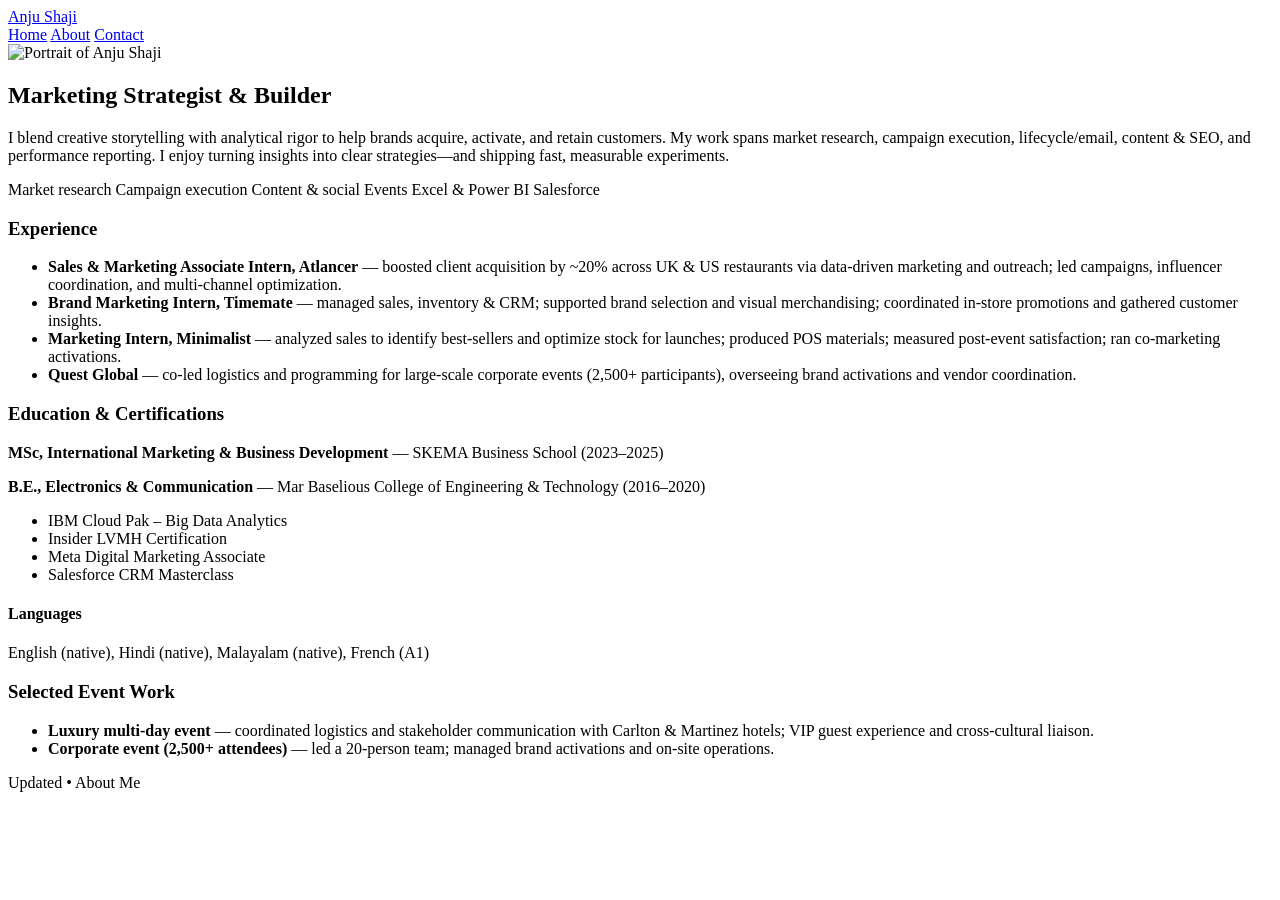
==== about.html @ 9b2d7539 "Build modern responsive portfolio" ====
<!doctype html>
<html lang="en">
<head>
  <meta charset="utf-8">
  <meta name="viewport" content="width=device-width, initial-scale=1">
  <title>About Me – Anju Shaji</title>
  <link href="https://cdn.jsdelivr.net/npm/tailwindcss@2.2.19/dist/tailwind.min.css" rel="stylesheet">
</head>
<body class="bg-gray-50 text-gray-800">
  <header class="bg-white shadow">
    <div class="max-w-5xl mx-auto flex items-center justify-between p-4">
      <a href="index.html" class="text-2xl font-bold">Anju Shaji</a>
      <nav class="space-x-4 text-sm">
        <a href="index.html" class="text-gray-700 hover:text-blue-500">Home</a>
        <a href="about.html" class="text-gray-700 hover:text-blue-500">About</a>
        <a href="contact.html" class="text-gray-700 hover:text-blue-500">Contact</a>
      </nav>
    </div>
  </header>

  <main class="max-w-5xl mx-auto px-4 py-10">
    <section class="flex flex-col md:flex-row gap-8 items-center mb-10">
      <img src="https://via.placeholder.com/160" alt="Portrait of Anju Shaji" class="w-40 h-40 rounded-full object-cover shadow">
      <div>
        <h2 class="text-2xl font-semibold mb-2">Marketing Strategist &amp; Builder</h2>
        <p class="mb-4">I blend creative storytelling with analytical rigor to help brands acquire, activate, and retain customers. My work spans market research, campaign execution, lifecycle/email, content &amp; SEO, and performance reporting. I enjoy turning insights into clear strategies—and shipping fast, measurable experiments.</p>
        <div class="flex flex-wrap gap-2 text-sm">
          <span class="px-3 py-1 border rounded-full">Market research</span>
          <span class="px-3 py-1 border rounded-full">Campaign execution</span>
          <span class="px-3 py-1 border rounded-full">Content &amp; social</span>
          <span class="px-3 py-1 border rounded-full">Events</span>
          <span class="px-3 py-1 border rounded-full">Excel &amp; Power BI</span>
          <span class="px-3 py-1 border rounded-full">Salesforce</span>
        </div>
      </div>
    </section>

    <section class="grid md:grid-cols-2 gap-8 mb-10">
      <div class="bg-white rounded-lg shadow p-6">
        <h3 class="text-xl font-semibold mb-4">Experience</h3>
        <ul class="list-disc list-inside space-y-2 text-sm">
          <li><strong>Sales &amp; Marketing Associate Intern, Atlancer</strong> — boosted client acquisition by ~20% across UK &amp; US restaurants via data‑driven marketing and outreach; led campaigns, influencer coordination, and multi‑channel optimization.</li>
          <li><strong>Brand Marketing Intern, Timemate</strong> — managed sales, inventory &amp; CRM; supported brand selection and visual merchandising; coordinated in‑store promotions and gathered customer insights.</li>
          <li><strong>Marketing Intern, Minimalist</strong> — analyzed sales to identify best‑sellers and optimize stock for launches; produced POS materials; measured post‑event satisfaction; ran co‑marketing activations.</li>
          <li><strong>Quest Global</strong> — co‑led logistics and programming for large‑scale corporate events (2,500+ participants), overseeing brand activations and vendor coordination.</li>
        </ul>
      </div>
      <div class="bg-white rounded-lg shadow p-6">
        <h3 class="text-xl font-semibold mb-4">Education &amp; Certifications</h3>
        <p><strong>MSc, International Marketing &amp; Business Development</strong> — SKEMA Business School (2023–2025)</p>
        <p><strong>B.E., Electronics &amp; Communication</strong> — Mar Baselious College of Engineering &amp; Technology (2016–2020)</p>
        <ul class="list-disc list-inside space-y-1 text-sm mt-2">
          <li>IBM Cloud Pak – Big Data Analytics</li>
          <li>Insider LVMH Certification</li>
          <li>Meta Digital Marketing Associate</li>
          <li>Salesforce CRM Masterclass</li>
        </ul>
        <h4 class="text-lg font-semibold mt-4">Languages</h4>
        <p>English (native), Hindi (native), Malayalam (native), French (A1)</p>
      </div>
    </section>

    <section class="bg-white rounded-lg shadow p-6">
      <h3 class="text-xl font-semibold mb-4">Selected Event Work</h3>
      <ul class="list-disc list-inside space-y-2 text-sm">
        <li><strong>Luxury multi‑day event</strong> — coordinated logistics and stakeholder communication with Carlton &amp; Martinez hotels; VIP guest experience and cross‑cultural liaison.</li>
        <li><strong>Corporate event (2,500+ attendees)</strong> — led a 20‑person team; managed brand activations and on‑site operations.</li>
      </ul>
    </section>
  </main>

  <footer class="bg-white border-t mt-16">
    <div class="max-w-5xl mx-auto px-4 py-6 text-center text-sm text-gray-500">
      Updated • About Me
    </div>
  </footer>
</body>
</html>
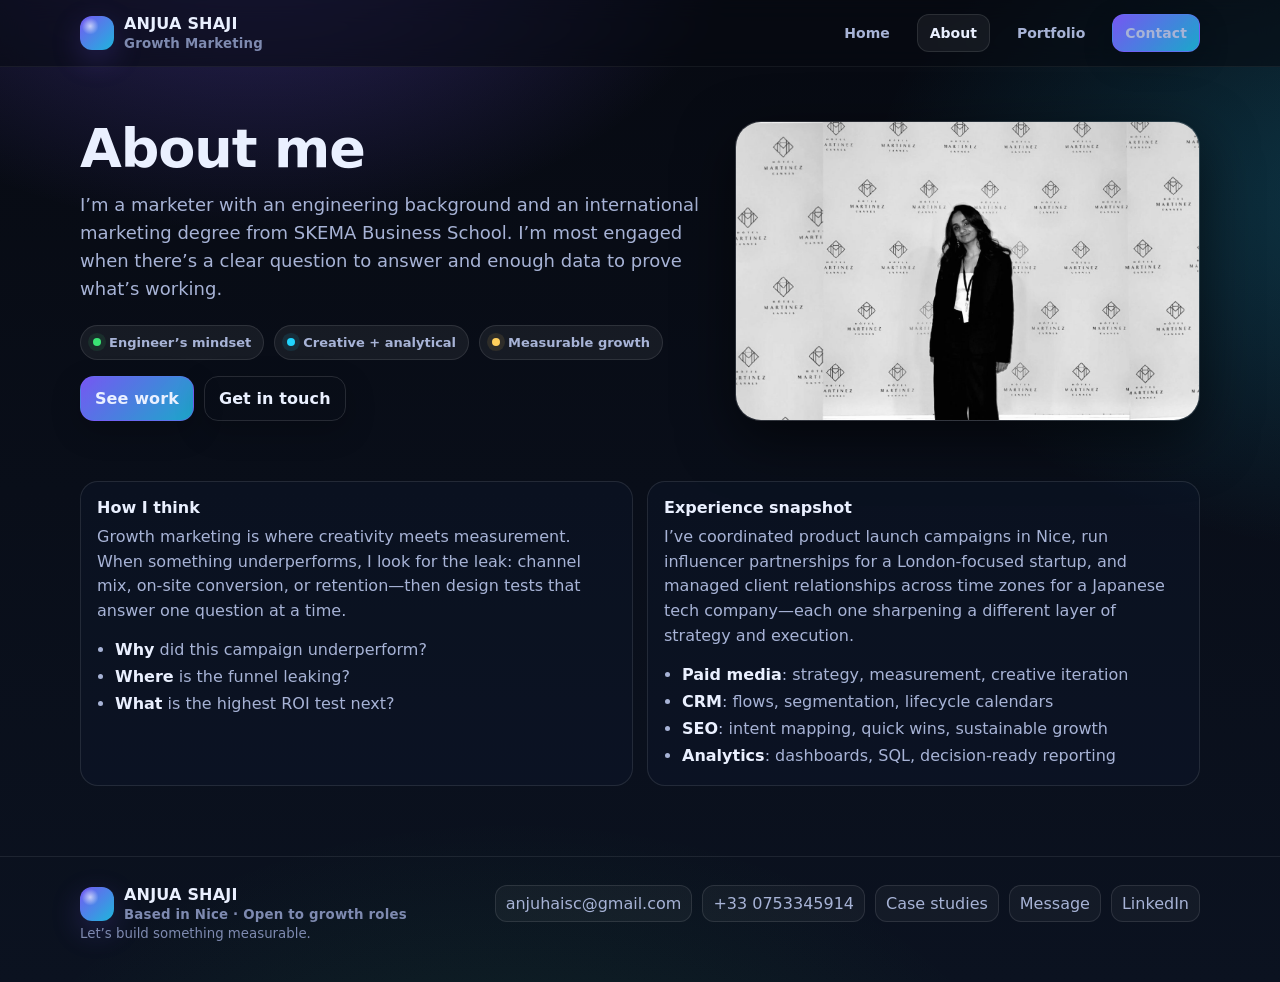
==== commit 57be43af: "changes" ====
--- a/about.html
+++ b/about.html
@@ -1,78 +1,146 @@
-<!doctype html>
-<html lang="en">
-<head>
-  <meta charset="utf-8">
-  <meta name="viewport" content="width=device-width, initial-scale=1">
-  <title>About Me – Anju Shaji</title>
-  <link href="https://cdn.jsdelivr.net/npm/tailwindcss@2.2.19/dist/tailwind.min.css" rel="stylesheet">
-</head>
-<body class="bg-gray-50 text-gray-800">
-  <header class="bg-white shadow">
-    <div class="max-w-5xl mx-auto flex items-center justify-between p-4">
-      <a href="index.html" class="text-2xl font-bold">Anju Shaji</a>
-      <nav class="space-x-4 text-sm">
-        <a href="index.html" class="text-gray-700 hover:text-blue-500">Home</a>
-        <a href="about.html" class="text-gray-700 hover:text-blue-500">About</a>
-        <a href="contact.html" class="text-gray-700 hover:text-blue-500">Contact</a>
-      </nav>
-    </div>
-  </header>
-
-  <main class="max-w-5xl mx-auto px-4 py-10">
-    <section class="flex flex-col md:flex-row gap-8 items-center mb-10">
-      <img src="https://via.placeholder.com/160" alt="Portrait of Anju Shaji" class="w-40 h-40 rounded-full object-cover shadow">
-      <div>
-        <h2 class="text-2xl font-semibold mb-2">Marketing Strategist &amp; Builder</h2>
-        <p class="mb-4">I blend creative storytelling with analytical rigor to help brands acquire, activate, and retain customers. My work spans market research, campaign execution, lifecycle/email, content &amp; SEO, and performance reporting. I enjoy turning insights into clear strategies—and shipping fast, measurable experiments.</p>
-        <div class="flex flex-wrap gap-2 text-sm">
-          <span class="px-3 py-1 border rounded-full">Market research</span>
-          <span class="px-3 py-1 border rounded-full">Campaign execution</span>
-          <span class="px-3 py-1 border rounded-full">Content &amp; social</span>
-          <span class="px-3 py-1 border rounded-full">Events</span>
-          <span class="px-3 py-1 border rounded-full">Excel &amp; Power BI</span>
-          <span class="px-3 py-1 border rounded-full">Salesforce</span>
-        </div>
-      </div>
-    </section>
-
-    <section class="grid md:grid-cols-2 gap-8 mb-10">
-      <div class="bg-white rounded-lg shadow p-6">
-        <h3 class="text-xl font-semibold mb-4">Experience</h3>
-        <ul class="list-disc list-inside space-y-2 text-sm">
-          <li><strong>Sales &amp; Marketing Associate Intern, Atlancer</strong> — boosted client acquisition by ~20% across UK &amp; US restaurants via data‑driven marketing and outreach; led campaigns, influencer coordination, and multi‑channel optimization.</li>
-          <li><strong>Brand Marketing Intern, Timemate</strong> — managed sales, inventory &amp; CRM; supported brand selection and visual merchandising; coordinated in‑store promotions and gathered customer insights.</li>
-          <li><strong>Marketing Intern, Minimalist</strong> — analyzed sales to identify best‑sellers and optimize stock for launches; produced POS materials; measured post‑event satisfaction; ran co‑marketing activations.</li>
-          <li><strong>Quest Global</strong> — co‑led logistics and programming for large‑scale corporate events (2,500+ participants), overseeing brand activations and vendor coordination.</li>
-        </ul>
-      </div>
-      <div class="bg-white rounded-lg shadow p-6">
-        <h3 class="text-xl font-semibold mb-4">Education &amp; Certifications</h3>
-        <p><strong>MSc, International Marketing &amp; Business Development</strong> — SKEMA Business School (2023–2025)</p>
-        <p><strong>B.E., Electronics &amp; Communication</strong> — Mar Baselious College of Engineering &amp; Technology (2016–2020)</p>
-        <ul class="list-disc list-inside space-y-1 text-sm mt-2">
-          <li>IBM Cloud Pak – Big Data Analytics</li>
-          <li>Insider LVMH Certification</li>
-          <li>Meta Digital Marketing Associate</li>
-          <li>Salesforce CRM Masterclass</li>
-        </ul>
-        <h4 class="text-lg font-semibold mt-4">Languages</h4>
-        <p>English (native), Hindi (native), Malayalam (native), French (A1)</p>
-      </div>
-    </section>
-
-    <section class="bg-white rounded-lg shadow p-6">
-      <h3 class="text-xl font-semibold mb-4">Selected Event Work</h3>
-      <ul class="list-disc list-inside space-y-2 text-sm">
-        <li><strong>Luxury multi‑day event</strong> — coordinated logistics and stakeholder communication with Carlton &amp; Martinez hotels; VIP guest experience and cross‑cultural liaison.</li>
-        <li><strong>Corporate event (2,500+ attendees)</strong> — led a 20‑person team; managed brand activations and on‑site operations.</li>
-      </ul>
-    </section>
-  </main>
-
-  <footer class="bg-white border-t mt-16">
-    <div class="max-w-5xl mx-auto px-4 py-6 text-center text-sm text-gray-500">
-      Updated • About Me
-    </div>
-  </footer>
-</body>
-</html>
+<!DOCTYPE html>
+<html lang="en">
+<head>
+  <meta charset="utf-8" />
+  <meta name="viewport" content="width=device-width, initial-scale=1" />
+  <title>About · Growth Marketing Portfolio</title>
+  <meta name="description" content="About me: engineering mindset + growth marketing across paid media, CRM, SEO, and analytics." />
+  <link rel="icon" href="images/317d03f0-564f-415e-95e6-11cf01b317aa.ico" />
+  <link rel="apple-touch-icon" href="images/5c6a41e4-593e-48bf-b576-b80e593943e0.png" />
+  <link rel="stylesheet" href="css/site.css" />
+</head>
+<body>
+  <a class="skip-link" href="#main">Skip to content</a>
+
+  <header class="topbar">
+    <div class="container topbar-inner">
+      <a class="brand" href="index.html" aria-label="Home">
+        <span class="brand-badge" aria-hidden="true"></span>
+        <span>ANJUA SHAJI<br /><small>Growth Marketing</small></span>
+      </a>
+      <nav class="nav" aria-label="Primary">
+        <a href="index.html">Home</a>
+        <a href="about.html" aria-current="page">About</a>
+        <a href="portfolio.html">Portfolio</a>
+        <a class="btn small primary" href="#" data-open-contact>Contact</a>
+      </nav>
+    </div>
+  </header>
+
+  <main id="main">
+    <section class="hero">
+      <div class="container hero-grid">
+        <div>
+          <h1>About me</h1>
+          <p>
+            I’m a marketer with an engineering background and an international marketing degree from SKEMA Business School.
+            I’m most engaged when there’s a clear question to answer and enough data to prove what’s working.
+          </p>
+          <div class="pillrow">
+            <span class="pill"><span class="dot ok" aria-hidden="true"></span>Engineer’s mindset</span>
+            <span class="pill"><span class="dot" aria-hidden="true"></span>Creative + analytical</span>
+            <span class="pill"><span class="dot warn" aria-hidden="true"></span>Measurable growth</span>
+          </div>
+          <div style="margin-top:16px; display:flex; gap:10px; flex-wrap:wrap;">
+            <a class="btn primary" href="portfolio.html">See work</a>
+            <a class="btn ghost" href="#" data-open-contact>Get in touch</a>
+          </div>
+        </div>
+
+        <aside class="panel" aria-label="Portrait">
+          <img src="images/f66ae592-cef5-4f48-b73e-ac703a14ed5a.jpeg" alt="Portrait" style="display:block;width:100%;height:100%;object-fit:cover;max-height:420px;" />
+        </aside>
+      </div>
+    </section>
+
+    <section class="section">
+      <div class="container grid-2">
+        <div class="callout">
+          <h3>How I think</h3>
+          <p>
+            Growth marketing is where creativity meets measurement. When something underperforms, I look for the leak:
+            channel mix, on-site conversion, or retention—then design tests that answer one question at a time.
+          </p>
+          <ul class="list">
+            <li><strong>Why</strong> did this campaign underperform?</li>
+            <li><strong>Where</strong> is the funnel leaking?</li>
+            <li><strong>What</strong> is the highest ROI test next?</li>
+          </ul>
+        </div>
+        <div class="callout">
+          <h3>Experience snapshot</h3>
+          <p>
+            I’ve coordinated product launch campaigns in Nice, run influencer partnerships for a London-focused startup,
+            and managed client relationships across time zones for a Japanese tech company—each one sharpening a different layer
+            of strategy and execution.
+          </p>
+          <ul class="list">
+            <li><strong>Paid media</strong>: strategy, measurement, creative iteration</li>
+            <li><strong>CRM</strong>: flows, segmentation, lifecycle calendars</li>
+            <li><strong>SEO</strong>: intent mapping, quick wins, sustainable growth</li>
+            <li><strong>Analytics</strong>: dashboards, SQL, decision-ready reporting</li>
+          </ul>
+        </div>
+      </div>
+    </section>
+  </main>
+
+  <footer class="footer">
+    <div class="container footer-grid">
+      <div>
+        <div class="brand" style="gap:10px;">
+          <span class="brand-badge" aria-hidden="true"></span>
+          <span><strong>ANJUA SHAJI</strong><br /><small>Based in Nice · Open to growth roles</small></span>
+        </div>
+        <small>Let’s build something measurable.</small>
+      </div>
+      <div class="footlinks" aria-label="Contact links">
+        <a href="mailto:anjuhaisc@gmail.com">anjuhaisc@gmail.com</a>
+        <a href="tel:+33753345914">+33 0753345914</a>
+        <a href="portfolio.html">Case studies</a>
+        <a href="#" data-open-contact>Message</a>
+        <a href="https://www.linkedin.com/in/anju-shaji-268652188/">LinkedIn</a>
+      </div>
+    </div>
+  </footer>
+
+  <div class="modal" data-modal="contact" aria-hidden="true" role="dialog" aria-modal="true" aria-label="Contact form">
+    <div class="modal-backdrop" data-modal-backdrop></div>
+    <div class="modal-dialog">
+      <div class="modal-header">
+        <div>
+          <h2>Get in touch</h2>
+          <p>This opens an email draft so it works offline too.</p>
+        </div>
+        <button class="modal-close" type="button" aria-label="Close" data-close-contact>✕</button>
+      </div>
+      <div class="modal-body">
+        <form class="form" data-contact-form data-mailto="anjuhaisc@gmail.com">
+          <div class="field">
+            <label for="c-name">Name</label>
+            <input id="c-name" name="name" autocomplete="name" placeholder="Your name" />
+          </div>
+          <div class="field">
+            <label for="c-email">Email</label>
+            <input id="c-email" name="email" type="email" autocomplete="email" required placeholder="you@company.com" />
+          </div>
+          <div class="field">
+            <label for="c-company">Company</label>
+            <input id="c-company" name="company" autocomplete="organization" placeholder="Brand / agency" />
+          </div>
+          <div class="field">
+            <label for="c-details">Details</label>
+            <textarea id="c-details" name="details" placeholder="What are you trying to grow?"></textarea>
+          </div>
+          <div class="form-actions">
+            <button class="btn" type="button" data-close-contact>Cancel</button>
+            <button class="btn primary" type="submit">Open email</button>
+          </div>
+        </form>
+      </div>
+    </div>
+  </div>
+
+  <script src="js/site.js"></script>
+</body>
+</html>
--- a/css/site.css
+++ b/css/site.css
@@ -0,0 +1,528 @@
+/* Custom portfolio theme (static, no Webflow runtime required) */
+:root{
+  --bg0:#070A12;
+  --bg1:#0B1220;
+  --card:#0F1A2E;
+  --text:#EAF0FF;
+  --muted:#A7B3D6;
+  --muted2:#7E8AB0;
+  --line:rgba(255,255,255,.10);
+  --brand:#7C5CFF;
+  --brand2:#21D4FD;
+  --ok:#3AE374;
+  --warn:#FFCF5C;
+  --shadow: 0 18px 55px rgba(0,0,0,.55);
+  --radius: 18px;
+  --radius2: 26px;
+  --container: 1120px;
+  --font: ui-sans-serif, system-ui, -apple-system, "Segoe UI", Roboto, Arial, "Apple Color Emoji","Segoe UI Emoji";
+}
+
+*{ box-sizing:border-box; }
+html{ color-scheme:dark; }
+body{
+  margin:0;
+  font-family: var(--font);
+  background:
+    radial-gradient(900px 600px at 20% -10%, rgba(124,92,255,.35), transparent 55%),
+    radial-gradient(900px 600px at 110% 20%, rgba(33,212,253,.22), transparent 60%),
+    radial-gradient(900px 600px at 40% 120%, rgba(58,227,116,.10), transparent 60%),
+    linear-gradient(180deg, var(--bg0), var(--bg1));
+  color: var(--text);
+}
+
+img{ max-width:100%; height:auto; }
+a{ color:inherit; text-decoration:none; }
+a:hover{ text-decoration:none; }
+
+.container{
+  width: min(var(--container), calc(100% - 40px));
+  margin: 0 auto;
+}
+
+.skip-link{
+  position:absolute;
+  left:-999px;
+  top:auto;
+  width:1px;
+  height:1px;
+  overflow:hidden;
+}
+.skip-link:focus{
+  left:20px;
+  top:20px;
+  width:auto;
+  height:auto;
+  padding:10px 12px;
+  background:rgba(15,26,46,.95);
+  border:1px solid var(--line);
+  border-radius:12px;
+  z-index:9999;
+}
+
+.topbar{
+  position:sticky;
+  top:0;
+  z-index:50;
+  backdrop-filter: blur(12px);
+  background: rgba(7,10,18,.55);
+  border-bottom: 1px solid rgba(255,255,255,.06);
+}
+.topbar-inner{
+  display:flex;
+  align-items:center;
+  justify-content:space-between;
+  padding: 14px 0;
+  gap: 16px;
+}
+.brand{
+  display:flex;
+  align-items:center;
+  gap:10px;
+  font-weight:700;
+  letter-spacing:.2px;
+}
+.brand-badge{
+  width:34px; height:34px;
+  border-radius:12px;
+  background:
+    radial-gradient(14px 14px at 30% 30%, rgba(255,255,255,.65), rgba(255,255,255,0) 60%),
+    linear-gradient(135deg, rgba(124,92,255,.95), rgba(33,212,253,.85));
+  box-shadow: 0 10px 30px rgba(124,92,255,.22);
+}
+.brand small{ color: var(--muted2); font-weight:600; }
+
+.nav{
+  display:flex;
+  align-items:center;
+  gap: 14px;
+}
+.nav a{
+  color: var(--muted);
+  font-weight: 650;
+  font-size: 14px;
+  padding: 10px 12px;
+  border-radius: 12px;
+  border: 1px solid transparent;
+}
+.nav a[aria-current="page"]{
+  color: var(--text);
+  background: rgba(255,255,255,.06);
+  border-color: rgba(255,255,255,.10);
+}
+.nav a:hover{
+  color: var(--text);
+  background: rgba(255,255,255,.05);
+}
+
+.btn{
+  display:inline-flex;
+  align-items:center;
+  justify-content:center;
+  gap:10px;
+  padding: 12px 14px;
+  border-radius: 14px;
+  border: 1px solid rgba(255,255,255,.12);
+  background: rgba(255,255,255,.06);
+  color: var(--text);
+  font-weight: 750;
+  letter-spacing:.1px;
+  box-shadow: 0 10px 30px rgba(0,0,0,.22);
+}
+.btn:hover{ background: rgba(255,255,255,.09); }
+.btn.primary{
+  border-color: rgba(124,92,255,.45);
+  background: linear-gradient(135deg, rgba(124,92,255,.95), rgba(33,212,253,.78));
+}
+.btn.primary:hover{
+  filter: brightness(1.03);
+}
+.btn.ghost{
+  background: transparent;
+}
+.btn.small{ padding: 10px 12px; border-radius: 12px; font-size: 14px; }
+
+.hero{
+  padding: 54px 0 26px;
+}
+.hero-grid{
+  display:grid;
+  grid-template-columns: 1.15fr .85fr;
+  gap: 26px;
+  align-items: stretch;
+}
+.hero h1{
+  margin: 0 0 14px;
+  font-size: clamp(34px, 5vw, 54px);
+  line-height: 1.04;
+  letter-spacing: -0.02em;
+}
+.hero p{
+  margin: 0 0 22px;
+  color: var(--muted);
+  font-size: 18px;
+  line-height: 1.55;
+}
+.pillrow{
+  display:flex;
+  flex-wrap:wrap;
+  gap:10px;
+  margin-top: 14px;
+}
+.pill{
+  display:inline-flex;
+  align-items:center;
+  gap:8px;
+  padding: 9px 12px;
+  border-radius: 999px;
+  background: rgba(255,255,255,.06);
+  border: 1px solid rgba(255,255,255,.10);
+  color: var(--muted);
+  font-weight: 650;
+  font-size: 13px;
+}
+.dot{
+  width:8px; height:8px;
+  border-radius:50%;
+  background: var(--brand2);
+  box-shadow: 0 0 0 5px rgba(33,212,253,.10);
+}
+.dot.ok{ background: var(--ok); box-shadow: 0 0 0 5px rgba(58,227,116,.10); }
+.dot.warn{ background: var(--warn); box-shadow: 0 0 0 5px rgba(255,207,92,.10); }
+
+.panel{
+  border-radius: var(--radius2);
+  background:
+    linear-gradient(180deg, rgba(255,255,255,.08), rgba(255,255,255,.04));
+  border: 1px solid rgba(255,255,255,.10);
+  box-shadow: var(--shadow);
+  overflow:hidden;
+}
+.panel.pad{ padding: 22px; }
+.panel-title{
+  display:flex;
+  align-items:center;
+  justify-content:space-between;
+  gap: 10px;
+  margin-bottom: 10px;
+}
+.panel-title h2{
+  margin:0;
+  font-size: 16px;
+  letter-spacing:.2px;
+  color: var(--text);
+}
+.kpi-grid{
+  display:grid;
+  grid-template-columns: 1fr 1fr;
+  gap: 12px;
+  margin-top: 14px;
+}
+.kpi{
+  padding: 14px;
+  border-radius: 16px;
+  background: rgba(15,26,46,.58);
+  border: 1px solid rgba(255,255,255,.10);
+}
+.kpi strong{ display:block; font-size: 18px; }
+.kpi span{ display:block; color: var(--muted2); font-weight: 650; margin-top: 6px; font-size: 13px;}
+.kpi em{ font-style: normal; color: rgba(234,240,255,.92); }
+
+.section{
+  padding: 34px 0;
+}
+.section h2{
+  margin: 0 0 10px;
+  font-size: 26px;
+  letter-spacing: -0.01em;
+}
+.section p.lead{
+  margin: 0 0 18px;
+  color: var(--muted);
+  line-height: 1.55;
+}
+
+.cards{
+  display:grid;
+  grid-template-columns: repeat(3, 1fr);
+  gap: 14px;
+}
+.card{
+  border-radius: var(--radius);
+  border: 1px solid rgba(255,255,255,.10);
+  background: rgba(15,26,46,.45);
+  overflow:hidden;
+  box-shadow: 0 18px 55px rgba(0,0,0,.30);
+  transition: transform .25s ease, border-color .25s ease, background .25s ease;
+}
+.card:hover{
+  transform: translateY(-4px);
+  border-color: rgba(255,255,255,.18);
+  background: rgba(15,26,46,.60);
+}
+.card-media{
+  height: 170px;
+  background: center / cover no-repeat;
+  position: relative;
+}
+.card-media::after{
+  content:"";
+  position:absolute;
+  inset:0;
+  background: linear-gradient(180deg, rgba(0,0,0,.0), rgba(7,10,18,.70));
+}
+.card-body{
+  padding: 16px 16px 18px;
+}
+.tagrow{
+  display:flex;
+  flex-wrap:wrap;
+  gap:8px;
+  margin-bottom: 10px;
+}
+.tag{
+  font-size: 12px;
+  font-weight: 750;
+  letter-spacing:.2px;
+  padding: 6px 10px;
+  border-radius: 999px;
+  border: 1px solid rgba(255,255,255,.12);
+  background: rgba(255,255,255,.06);
+  color: var(--muted);
+}
+.tag.brand{ border-color: rgba(124,92,255,.30); }
+.tag.green{ border-color: rgba(58,227,116,.25); }
+.tag.blue{ border-color: rgba(33,212,253,.20); }
+.card h3{
+  margin: 0 0 8px;
+  font-size: 16px;
+  line-height: 1.25;
+}
+.card p{
+  margin: 0 0 14px;
+  color: var(--muted);
+  line-height: 1.45;
+  font-size: 14px;
+}
+.card .meta{
+  display:flex;
+  gap:10px;
+  align-items:center;
+  color: var(--muted2);
+  font-weight: 650;
+  font-size: 13px;
+}
+.arrow{
+  margin-left:auto;
+  width: 34px;
+  height: 34px;
+  border-radius: 12px;
+  display:inline-flex;
+  align-items:center;
+  justify-content:center;
+  border: 1px solid rgba(255,255,255,.12);
+  background: rgba(255,255,255,.06);
+}
+
+.grid-2{
+  display:grid;
+  grid-template-columns: 1fr 1fr;
+  gap: 14px;
+}
+.callout{
+  border-radius: var(--radius);
+  border: 1px solid rgba(255,255,255,.10);
+  background: rgba(15,26,46,.38);
+  padding: 16px;
+}
+.callout h3{ margin:0 0 8px; font-size:16px; }
+.callout p{ margin:0; color:var(--muted); line-height:1.55; }
+.list{
+  margin: 12px 0 0;
+  padding-left: 18px;
+  color: var(--muted);
+  line-height: 1.7;
+}
+.list strong{ color: var(--text); }
+
+.footer{
+  padding: 28px 0 40px;
+  border-top: 1px solid rgba(255,255,255,.08);
+  margin-top: 36px;
+}
+.footer-grid{
+  display:flex;
+  align-items:flex-start;
+  justify-content:space-between;
+  gap: 16px;
+  flex-wrap:wrap;
+}
+.footer small{ color: var(--muted2); }
+.footlinks{
+  display:flex;
+  gap: 10px;
+  flex-wrap:wrap;
+  align-items:center;
+}
+.footlinks a{
+  color: var(--muted);
+  padding: 8px 10px;
+  border-radius: 12px;
+  border: 1px solid rgba(255,255,255,.10);
+  background: rgba(255,255,255,.04);
+}
+.footlinks a:hover{ color: var(--text); background: rgba(255,255,255,.06); }
+
+/* Modal */
+.modal{
+  position: fixed;
+  inset: 0;
+  display:none;
+  z-index: 200;
+}
+.modal[aria-hidden="false"]{ display:block; }
+.modal-backdrop{
+  position:absolute;
+  inset:0;
+  background: rgba(0,0,0,.72);
+}
+.modal-dialog{
+  position: relative;
+  margin: 7vh auto;
+  width: min(720px, calc(100% - 26px));
+  border-radius: 22px;
+  border: 1px solid rgba(255,255,255,.14);
+  background: rgba(15,26,46,.92);
+  box-shadow: var(--shadow);
+  overflow:hidden;
+}
+.modal-header{
+  display:flex;
+  align-items:flex-start;
+  justify-content:space-between;
+  gap: 10px;
+  padding: 18px 18px 0;
+}
+.modal-header h2{
+  margin:0;
+  font-size: 18px;
+}
+.modal-header p{
+  margin: 6px 0 0;
+  color: var(--muted);
+  line-height: 1.45;
+  font-size: 14px;
+}
+.modal-close{
+  appearance:none;
+  background: transparent;
+  border: 1px solid rgba(255,255,255,.12);
+  color: var(--text);
+  border-radius: 12px;
+  width: 38px;
+  height: 38px;
+  display:inline-flex;
+  align-items:center;
+  justify-content:center;
+  cursor:pointer;
+}
+.modal-body{ padding: 14px 18px 18px; }
+.form{
+  display:grid;
+  grid-template-columns: 1fr 1fr;
+  gap: 12px;
+  margin-top: 10px;
+}
+.field{ display:flex; flex-direction:column; gap: 7px; }
+.field label{ color: var(--muted); font-weight: 700; font-size: 13px; }
+.field input, .field textarea, .field select{
+  width:100%;
+  padding: 12px 12px;
+  border-radius: 14px;
+  border: 1px solid rgba(255,255,255,.12);
+  background: rgba(255,255,255,.06);
+  color: var(--text);
+  outline: none;
+}
+.field textarea{ min-height: 112px; resize: vertical; grid-column: 1 / -1; }
+.form-actions{
+  grid-column: 1 / -1;
+  display:flex;
+  gap: 10px;
+  align-items:center;
+  justify-content:flex-end;
+  margin-top: 4px;
+}
+.hint{
+  grid-column: 1 / -1;
+  color: var(--muted2);
+  font-size: 12px;
+  line-height: 1.5;
+}
+
+/* Project page */
+.crumbs{
+  display:flex;
+  gap: 10px;
+  flex-wrap:wrap;
+  align-items:center;
+  color: var(--muted2);
+  font-weight: 650;
+  font-size: 13px;
+  margin-bottom: 12px;
+}
+.crumbs a{ color: var(--muted); text-decoration: underline; text-decoration-color: rgba(255,255,255,.18); }
+.crumbs a:hover{ color: var(--text); text-decoration-color: rgba(255,255,255,.35); }
+.prose{
+  padding: 20px;
+}
+.prose h1{ margin: 0 0 6px; font-size: 28px; letter-spacing:-0.01em; }
+.prose h2{ margin: 22px 0 8px; font-size: 20px; }
+.prose h3{ margin: 18px 0 8px; font-size: 18px; }
+.prose p{ margin: 0 0 12px; color: var(--muted); line-height: 1.72; }
+.prose p strong{ color: var(--text); }
+.prose ol, .prose ul{ margin: 8px 0 14px; color: var(--muted); line-height: 1.72; }
+.prose code{
+  font-family: ui-monospace, SFMono-Regular, Menlo, Consolas, "Liberation Mono", monospace;
+  font-size: 0.95em;
+  padding: 2px 6px;
+  border-radius: 10px;
+  border: 1px solid rgba(255,255,255,.10);
+  background: rgba(255,255,255,.06);
+  color: rgba(234,240,255,.92);
+}
+.media-grid{
+  display:grid;
+  grid-template-columns: 1fr 1fr;
+  gap: 12px;
+  margin-top: 12px;
+}
+.figure{
+  border-radius: 18px;
+  border: 1px solid rgba(255,255,255,.12);
+  background: rgba(255,255,255,.04);
+  overflow:hidden;
+}
+.figure img{ display:block; width:100%; height:auto; }
+.figure figcaption{
+  padding: 10px 12px 12px;
+  color: var(--muted2);
+  font-size: 12px;
+  line-height: 1.45;
+}
+
+/* Responsive */
+@media (max-width: 980px){
+  .hero-grid{ grid-template-columns: 1fr; }
+  .cards{ grid-template-columns: 1fr 1fr; }
+}
+@media (max-width: 640px){
+  .nav{ gap: 6px; }
+  .nav a{ padding: 9px 10px; font-size: 13px; }
+  .cards{ grid-template-columns: 1fr; }
+  .grid-2{ grid-template-columns: 1fr; }
+  .kpi-grid{ grid-template-columns: 1fr; }
+  .form{ grid-template-columns: 1fr; }
+  .media-grid{ grid-template-columns: 1fr; }
+}
+
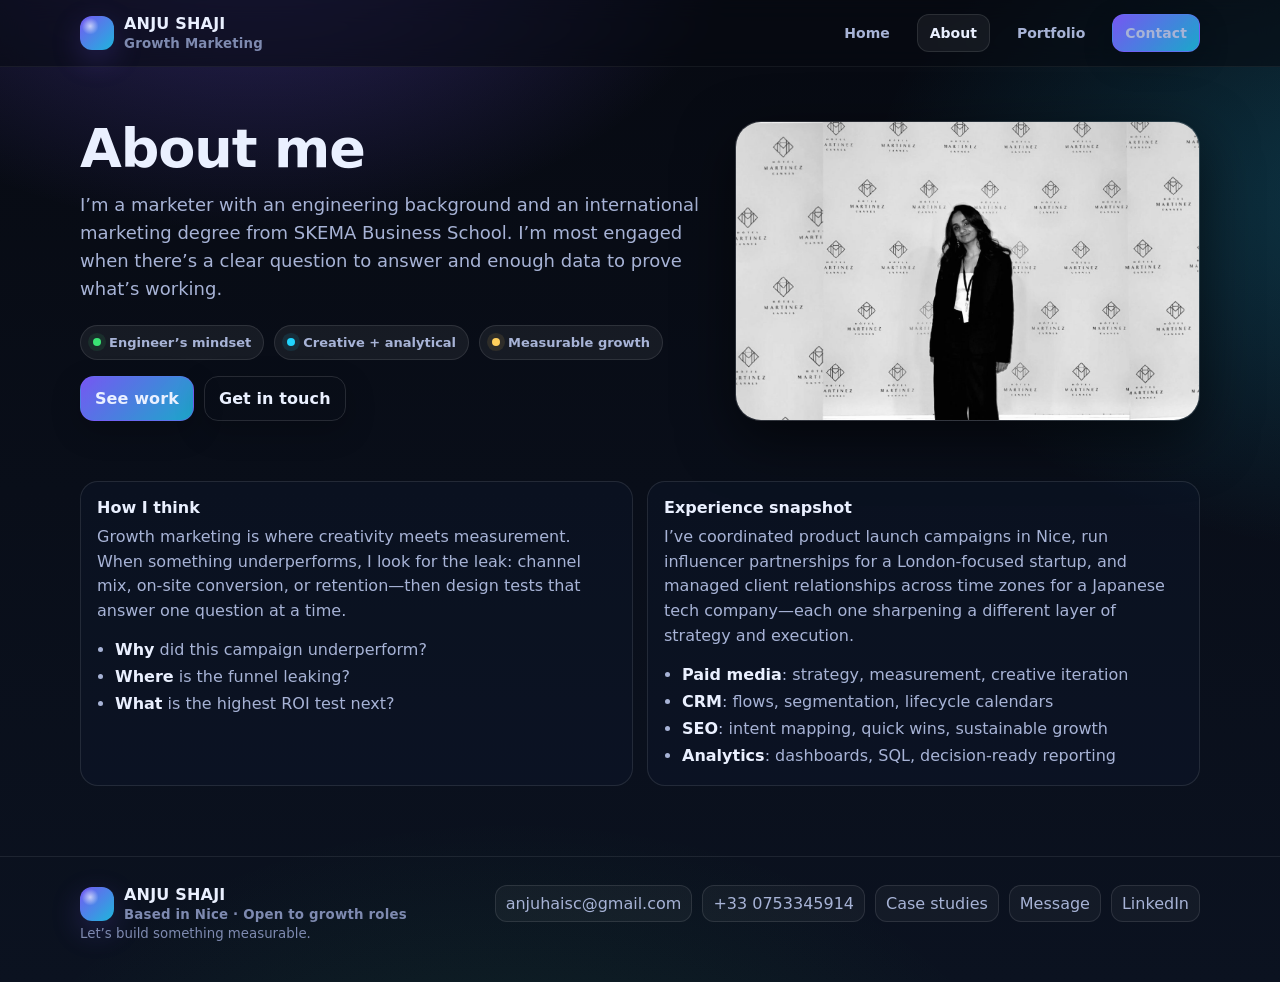
==== commit 1822770c: "rename" ====
--- a/about.html
+++ b/about.html
@@ -16,7 +16,7 @@
     <div class="container topbar-inner">
       <a class="brand" href="index.html" aria-label="Home">
         <span class="brand-badge" aria-hidden="true"></span>
-        <span>ANJUA SHAJI<br /><small>Growth Marketing</small></span>
+        <span>ANJU SHAJI<br /><small>Growth Marketing</small></span>
       </a>
       <nav class="nav" aria-label="Primary">
         <a href="index.html">Home</a>
@@ -90,7 +90,7 @@
       <div>
         <div class="brand" style="gap:10px;">
           <span class="brand-badge" aria-hidden="true"></span>
-          <span><strong>ANJUA SHAJI</strong><br /><small>Based in Nice · Open to growth roles</small></span>
+          <span><strong>ANJU SHAJI</strong><br /><small>Based in Nice · Open to growth roles</small></span>
         </div>
         <small>Let’s build something measurable.</small>
       </div>
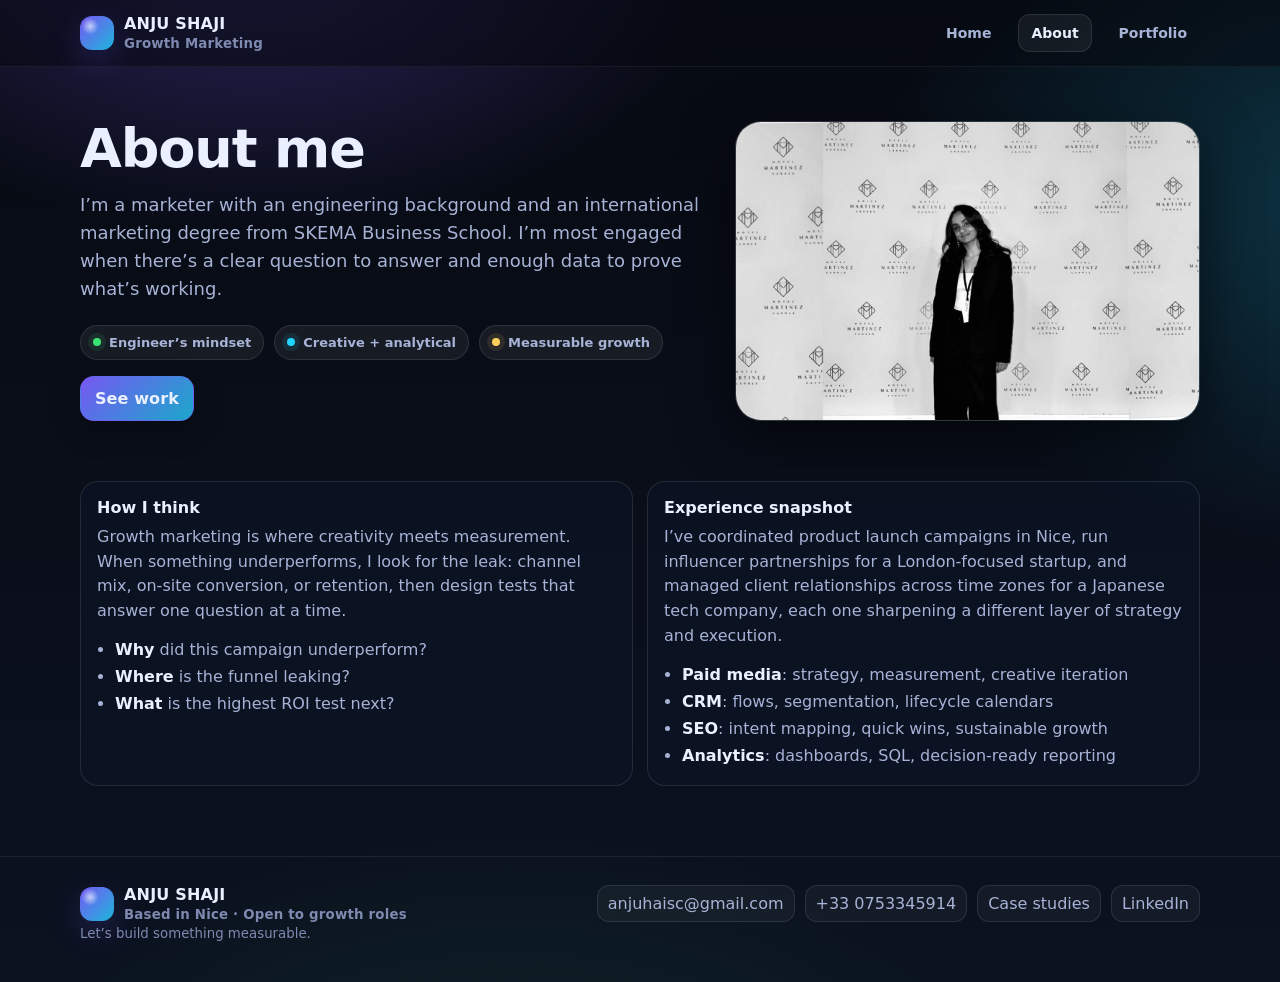
==== commit 38bccc88: "changes" ====
--- a/about.html
+++ b/about.html
@@ -1,146 +1,106 @@
-<!DOCTYPE html>
-<html lang="en">
-<head>
-  <meta charset="utf-8" />
-  <meta name="viewport" content="width=device-width, initial-scale=1" />
-  <title>About · Growth Marketing Portfolio</title>
-  <meta name="description" content="About me: engineering mindset + growth marketing across paid media, CRM, SEO, and analytics." />
-  <link rel="icon" href="images/317d03f0-564f-415e-95e6-11cf01b317aa.ico" />
-  <link rel="apple-touch-icon" href="images/5c6a41e4-593e-48bf-b576-b80e593943e0.png" />
-  <link rel="stylesheet" href="css/site.css" />
-</head>
-<body>
-  <a class="skip-link" href="#main">Skip to content</a>
-
-  <header class="topbar">
-    <div class="container topbar-inner">
-      <a class="brand" href="index.html" aria-label="Home">
-        <span class="brand-badge" aria-hidden="true"></span>
-        <span>ANJU SHAJI<br /><small>Growth Marketing</small></span>
-      </a>
-      <nav class="nav" aria-label="Primary">
-        <a href="index.html">Home</a>
-        <a href="about.html" aria-current="page">About</a>
-        <a href="portfolio.html">Portfolio</a>
-        <a class="btn small primary" href="#" data-open-contact>Contact</a>
-      </nav>
-    </div>
-  </header>
-
-  <main id="main">
-    <section class="hero">
-      <div class="container hero-grid">
-        <div>
-          <h1>About me</h1>
-          <p>
-            I’m a marketer with an engineering background and an international marketing degree from SKEMA Business School.
-            I’m most engaged when there’s a clear question to answer and enough data to prove what’s working.
-          </p>
-          <div class="pillrow">
-            <span class="pill"><span class="dot ok" aria-hidden="true"></span>Engineer’s mindset</span>
-            <span class="pill"><span class="dot" aria-hidden="true"></span>Creative + analytical</span>
-            <span class="pill"><span class="dot warn" aria-hidden="true"></span>Measurable growth</span>
-          </div>
-          <div style="margin-top:16px; display:flex; gap:10px; flex-wrap:wrap;">
-            <a class="btn primary" href="portfolio.html">See work</a>
-            <a class="btn ghost" href="#" data-open-contact>Get in touch</a>
-          </div>
-        </div>
-
-        <aside class="panel" aria-label="Portrait">
-          <img src="images/f66ae592-cef5-4f48-b73e-ac703a14ed5a.jpeg" alt="Portrait" style="display:block;width:100%;height:100%;object-fit:cover;max-height:420px;" />
-        </aside>
-      </div>
-    </section>
-
-    <section class="section">
-      <div class="container grid-2">
-        <div class="callout">
-          <h3>How I think</h3>
-          <p>
-            Growth marketing is where creativity meets measurement. When something underperforms, I look for the leak:
-            channel mix, on-site conversion, or retention—then design tests that answer one question at a time.
-          </p>
-          <ul class="list">
-            <li><strong>Why</strong> did this campaign underperform?</li>
-            <li><strong>Where</strong> is the funnel leaking?</li>
-            <li><strong>What</strong> is the highest ROI test next?</li>
-          </ul>
-        </div>
-        <div class="callout">
-          <h3>Experience snapshot</h3>
-          <p>
-            I’ve coordinated product launch campaigns in Nice, run influencer partnerships for a London-focused startup,
-            and managed client relationships across time zones for a Japanese tech company—each one sharpening a different layer
-            of strategy and execution.
-          </p>
-          <ul class="list">
-            <li><strong>Paid media</strong>: strategy, measurement, creative iteration</li>
-            <li><strong>CRM</strong>: flows, segmentation, lifecycle calendars</li>
-            <li><strong>SEO</strong>: intent mapping, quick wins, sustainable growth</li>
-            <li><strong>Analytics</strong>: dashboards, SQL, decision-ready reporting</li>
-          </ul>
-        </div>
-      </div>
-    </section>
-  </main>
-
-  <footer class="footer">
-    <div class="container footer-grid">
-      <div>
-        <div class="brand" style="gap:10px;">
-          <span class="brand-badge" aria-hidden="true"></span>
-          <span><strong>ANJU SHAJI</strong><br /><small>Based in Nice · Open to growth roles</small></span>
-        </div>
-        <small>Let’s build something measurable.</small>
-      </div>
-      <div class="footlinks" aria-label="Contact links">
-        <a href="mailto:anjuhaisc@gmail.com">anjuhaisc@gmail.com</a>
-        <a href="tel:+33753345914">+33 0753345914</a>
-        <a href="portfolio.html">Case studies</a>
-        <a href="#" data-open-contact>Message</a>
-        <a href="https://www.linkedin.com/in/anju-shaji-268652188/">LinkedIn</a>
-      </div>
-    </div>
-  </footer>
-
-  <div class="modal" data-modal="contact" aria-hidden="true" role="dialog" aria-modal="true" aria-label="Contact form">
-    <div class="modal-backdrop" data-modal-backdrop></div>
-    <div class="modal-dialog">
-      <div class="modal-header">
-        <div>
-          <h2>Get in touch</h2>
-          <p>This opens an email draft so it works offline too.</p>
-        </div>
-        <button class="modal-close" type="button" aria-label="Close" data-close-contact>✕</button>
-      </div>
-      <div class="modal-body">
-        <form class="form" data-contact-form data-mailto="anjuhaisc@gmail.com">
-          <div class="field">
-            <label for="c-name">Name</label>
-            <input id="c-name" name="name" autocomplete="name" placeholder="Your name" />
-          </div>
-          <div class="field">
-            <label for="c-email">Email</label>
-            <input id="c-email" name="email" type="email" autocomplete="email" required placeholder="you@company.com" />
-          </div>
-          <div class="field">
-            <label for="c-company">Company</label>
-            <input id="c-company" name="company" autocomplete="organization" placeholder="Brand / agency" />
-          </div>
-          <div class="field">
-            <label for="c-details">Details</label>
-            <textarea id="c-details" name="details" placeholder="What are you trying to grow?"></textarea>
-          </div>
-          <div class="form-actions">
-            <button class="btn" type="button" data-close-contact>Cancel</button>
-            <button class="btn primary" type="submit">Open email</button>
-          </div>
-        </form>
-      </div>
-    </div>
-  </div>
-
-  <script src="js/site.js"></script>
-</body>
-</html>
+<!DOCTYPE html>
+<html lang="en">
+<head>
+  <meta charset="utf-8" />
+  <meta name="viewport" content="width=device-width, initial-scale=1" />
+  <title>About · Growth Marketing Portfolio</title>
+  <meta name="description" content="About me: engineering mindset + growth marketing across paid media, CRM, SEO, and analytics." />
+  <link rel="icon" href="images/317d03f0-564f-415e-95e6-11cf01b317aa.ico" />
+  <link rel="apple-touch-icon" href="images/5c6a41e4-593e-48bf-b576-b80e593943e0.png" />
+  <link rel="stylesheet" href="css/site.css" />
+</head>
+<body>
+  <a class="skip-link" href="#main">Skip to content</a>
+
+  <header class="topbar">
+    <div class="container topbar-inner">
+      <a class="brand" href="index.html" aria-label="Home">
+        <span class="brand-badge" aria-hidden="true"></span>
+        <span>ANJU SHAJI<br /><small>Growth Marketing</small></span>
+      </a>
+      <nav class="nav" aria-label="Primary">
+        <a href="index.html">Home</a>
+        <a href="about.html" aria-current="page">About</a>
+        <a href="portfolio.html">Portfolio</a>
+      </nav>
+    </div>
+  </header>
+
+  <main id="main">
+    <section class="hero">
+      <div class="container hero-grid">
+        <div>
+          <h1>About me</h1>
+          <p>
+            I’m a marketer with an engineering background and an international marketing degree from SKEMA Business School.
+            I’m most engaged when there’s a clear question to answer and enough data to prove what’s working.
+          </p>
+          <div class="pillrow">
+            <span class="pill"><span class="dot ok" aria-hidden="true"></span>Engineer’s mindset</span>
+            <span class="pill"><span class="dot" aria-hidden="true"></span>Creative + analytical</span>
+            <span class="pill"><span class="dot warn" aria-hidden="true"></span>Measurable growth</span>
+          </div>
+          <div style="margin-top:16px; display:flex; gap:10px; flex-wrap:wrap;">
+            <a class="btn primary" href="portfolio.html">See work</a>
+          </div>
+        </div>
+
+        <aside class="panel" aria-label="Portrait">
+          <img src="images/f66ae592-cef5-4f48-b73e-ac703a14ed5a.jpeg" alt="Portrait" style="display:block;width:100%;height:100%;object-fit:cover;max-height:420px;" />
+        </aside>
+      </div>
+    </section>
+
+    <section class="section">
+      <div class="container grid-2">
+        <div class="callout">
+          <h3>How I think</h3>
+          <p>
+            Growth marketing is where creativity meets measurement. When something underperforms, I look for the leak:
+            channel mix, on-site conversion, or retention, then design tests that answer one question at a time.
+          </p>
+          <ul class="list">
+            <li><strong>Why</strong> did this campaign underperform?</li>
+            <li><strong>Where</strong> is the funnel leaking?</li>
+            <li><strong>What</strong> is the highest ROI test next?</li>
+          </ul>
+        </div>
+        <div class="callout">
+          <h3>Experience snapshot</h3>
+          <p>
+            I’ve coordinated product launch campaigns in Nice, run influencer partnerships for a London-focused startup,
+            and managed client relationships across time zones for a Japanese tech company, each one sharpening a different layer
+            of strategy and execution.
+          </p>
+          <ul class="list">
+            <li><strong>Paid media</strong>: strategy, measurement, creative iteration</li>
+            <li><strong>CRM</strong>: flows, segmentation, lifecycle calendars</li>
+            <li><strong>SEO</strong>: intent mapping, quick wins, sustainable growth</li>
+            <li><strong>Analytics</strong>: dashboards, SQL, decision-ready reporting</li>
+          </ul>
+        </div>
+      </div>
+    </section>
+  </main>
+
+  <footer class="footer">
+    <div class="container footer-grid">
+      <div>
+        <div class="brand" style="gap:10px;">
+          <span class="brand-badge" aria-hidden="true"></span>
+          <span><strong>ANJU SHAJI</strong><br /><small>Based in Nice · Open to growth roles</small></span>
+        </div>
+        <small>Let’s build something measurable.</small>
+      </div>
+      <div class="footlinks" aria-label="Contact links">
+        <a href="mailto:anjuhaisc@gmail.com">anjuhaisc@gmail.com</a>
+        <a href="tel:+33753345914">+33 0753345914</a>
+        <a href="portfolio.html">Case studies</a>
+        <a href="https://www.linkedin.com/in/anju-shaji-268652188/">LinkedIn</a>
+      </div>
+    </div>
+  </footer>
+
+  <script src="js/site.js"></script>
+</body>
+</html>
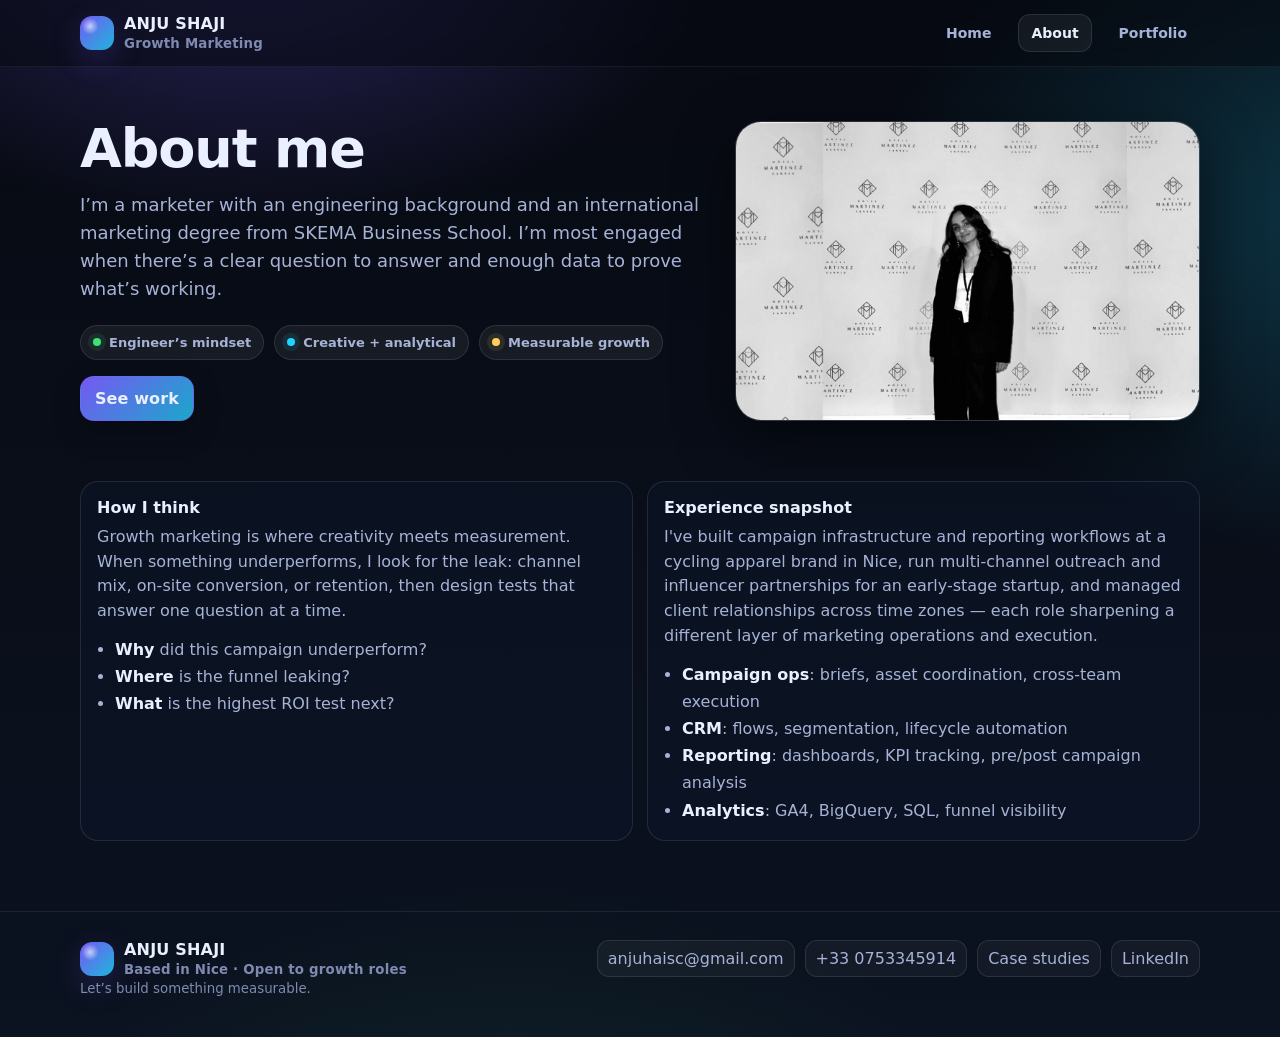
==== commit 9ffb48d7: "change" ====
--- a/about.html
+++ b/about.html
@@ -1,106 +1,104 @@
-<!DOCTYPE html>
-<html lang="en">
-<head>
-  <meta charset="utf-8" />
-  <meta name="viewport" content="width=device-width, initial-scale=1" />
-  <title>About · Growth Marketing Portfolio</title>
-  <meta name="description" content="About me: engineering mindset + growth marketing across paid media, CRM, SEO, and analytics." />
-  <link rel="icon" href="images/317d03f0-564f-415e-95e6-11cf01b317aa.ico" />
-  <link rel="apple-touch-icon" href="images/5c6a41e4-593e-48bf-b576-b80e593943e0.png" />
-  <link rel="stylesheet" href="css/site.css" />
-</head>
-<body>
-  <a class="skip-link" href="#main">Skip to content</a>
-
-  <header class="topbar">
-    <div class="container topbar-inner">
-      <a class="brand" href="index.html" aria-label="Home">
-        <span class="brand-badge" aria-hidden="true"></span>
-        <span>ANJU SHAJI<br /><small>Growth Marketing</small></span>
-      </a>
-      <nav class="nav" aria-label="Primary">
-        <a href="index.html">Home</a>
-        <a href="about.html" aria-current="page">About</a>
-        <a href="portfolio.html">Portfolio</a>
-      </nav>
-    </div>
-  </header>
-
-  <main id="main">
-    <section class="hero">
-      <div class="container hero-grid">
-        <div>
-          <h1>About me</h1>
-          <p>
-            I’m a marketer with an engineering background and an international marketing degree from SKEMA Business School.
-            I’m most engaged when there’s a clear question to answer and enough data to prove what’s working.
-          </p>
-          <div class="pillrow">
-            <span class="pill"><span class="dot ok" aria-hidden="true"></span>Engineer’s mindset</span>
-            <span class="pill"><span class="dot" aria-hidden="true"></span>Creative + analytical</span>
-            <span class="pill"><span class="dot warn" aria-hidden="true"></span>Measurable growth</span>
-          </div>
-          <div style="margin-top:16px; display:flex; gap:10px; flex-wrap:wrap;">
-            <a class="btn primary" href="portfolio.html">See work</a>
-          </div>
-        </div>
-
-        <aside class="panel" aria-label="Portrait">
-          <img src="images/f66ae592-cef5-4f48-b73e-ac703a14ed5a.jpeg" alt="Portrait" style="display:block;width:100%;height:100%;object-fit:cover;max-height:420px;" />
-        </aside>
-      </div>
-    </section>
-
-    <section class="section">
-      <div class="container grid-2">
-        <div class="callout">
-          <h3>How I think</h3>
-          <p>
-            Growth marketing is where creativity meets measurement. When something underperforms, I look for the leak:
-            channel mix, on-site conversion, or retention, then design tests that answer one question at a time.
-          </p>
-          <ul class="list">
-            <li><strong>Why</strong> did this campaign underperform?</li>
-            <li><strong>Where</strong> is the funnel leaking?</li>
-            <li><strong>What</strong> is the highest ROI test next?</li>
-          </ul>
-        </div>
-        <div class="callout">
-          <h3>Experience snapshot</h3>
-          <p>
-            I’ve coordinated product launch campaigns in Nice, run influencer partnerships for a London-focused startup,
-            and managed client relationships across time zones for a Japanese tech company, each one sharpening a different layer
-            of strategy and execution.
-          </p>
-          <ul class="list">
-            <li><strong>Paid media</strong>: strategy, measurement, creative iteration</li>
-            <li><strong>CRM</strong>: flows, segmentation, lifecycle calendars</li>
-            <li><strong>SEO</strong>: intent mapping, quick wins, sustainable growth</li>
-            <li><strong>Analytics</strong>: dashboards, SQL, decision-ready reporting</li>
-          </ul>
-        </div>
-      </div>
-    </section>
-  </main>
-
-  <footer class="footer">
-    <div class="container footer-grid">
-      <div>
-        <div class="brand" style="gap:10px;">
-          <span class="brand-badge" aria-hidden="true"></span>
-          <span><strong>ANJU SHAJI</strong><br /><small>Based in Nice · Open to growth roles</small></span>
-        </div>
-        <small>Let’s build something measurable.</small>
-      </div>
-      <div class="footlinks" aria-label="Contact links">
-        <a href="mailto:anjuhaisc@gmail.com">anjuhaisc@gmail.com</a>
-        <a href="tel:+33753345914">+33 0753345914</a>
-        <a href="portfolio.html">Case studies</a>
-        <a href="https://www.linkedin.com/in/anju-shaji-268652188/">LinkedIn</a>
-      </div>
-    </div>
-  </footer>
-
-  <script src="js/site.js"></script>
-</body>
-</html>
+<!DOCTYPE html>
+<html lang="en">
+<head>
+  <meta charset="utf-8" />
+  <meta name="viewport" content="width=device-width, initial-scale=1" />
+  <title>About · Growth Marketing Portfolio</title>
+  <meta name="description" content="About me: engineering mindset + growth marketing across paid media, CRM, SEO, and analytics." />
+  <link rel="icon" href="images/317d03f0-564f-415e-95e6-11cf01b317aa.ico" />
+  <link rel="apple-touch-icon" href="images/5c6a41e4-593e-48bf-b576-b80e593943e0.png" />
+  <link rel="stylesheet" href="css/site.css" />
+</head>
+<body>
+  <a class="skip-link" href="#main">Skip to content</a>
+
+  <header class="topbar">
+    <div class="container topbar-inner">
+      <a class="brand" href="index.html" aria-label="Home">
+        <span class="brand-badge" aria-hidden="true"></span>
+        <span>ANJU SHAJI<br /><small>Growth Marketing</small></span>
+      </a>
+      <nav class="nav" aria-label="Primary">
+        <a href="index.html">Home</a>
+        <a href="about.html" aria-current="page">About</a>
+        <a href="portfolio.html">Portfolio</a>
+      </nav>
+    </div>
+  </header>
+
+  <main id="main">
+    <section class="hero">
+      <div class="container hero-grid">
+        <div>
+          <h1>About me</h1>
+          <p>
+            I’m a marketer with an engineering background and an international marketing degree from SKEMA Business School.
+            I’m most engaged when there’s a clear question to answer and enough data to prove what’s working.
+          </p>
+          <div class="pillrow">
+            <span class="pill"><span class="dot ok" aria-hidden="true"></span>Engineer’s mindset</span>
+            <span class="pill"><span class="dot" aria-hidden="true"></span>Creative + analytical</span>
+            <span class="pill"><span class="dot warn" aria-hidden="true"></span>Measurable growth</span>
+          </div>
+          <div style="margin-top:16px; display:flex; gap:10px; flex-wrap:wrap;">
+            <a class="btn primary" href="portfolio.html">See work</a>
+          </div>
+        </div>
+
+        <aside class="panel" aria-label="Portrait">
+          <img src="images/f66ae592-cef5-4f48-b73e-ac703a14ed5a.jpeg" alt="Portrait" style="display:block;width:100%;height:100%;object-fit:cover;max-height:420px;" />
+        </aside>
+      </div>
+    </section>
+
+    <section class="section">
+      <div class="container grid-2">
+        <div class="callout">
+          <h3>How I think</h3>
+          <p>
+            Growth marketing is where creativity meets measurement. When something underperforms, I look for the leak:
+            channel mix, on-site conversion, or retention, then design tests that answer one question at a time.
+          </p>
+          <ul class="list">
+            <li><strong>Why</strong> did this campaign underperform?</li>
+            <li><strong>Where</strong> is the funnel leaking?</li>
+            <li><strong>What</strong> is the highest ROI test next?</li>
+          </ul>
+        </div>
+        <div class="callout">
+          <h3>Experience snapshot</h3>
+          <p>
+            I've built campaign infrastructure and reporting workflows at a cycling apparel brand in Nice, run multi-channel outreach and influencer partnerships for an early-stage startup, and managed client relationships across time zones — each role sharpening a different layer of marketing operations and execution.
+          </p>
+          <ul class="list">
+            <li><strong>Campaign ops</strong>: briefs, asset coordination, cross-team execution</li>
+            <li><strong>CRM</strong>: flows, segmentation, lifecycle automation</li>
+            <li><strong>Reporting</strong>: dashboards, KPI tracking, pre/post campaign analysis</li>
+            <li><strong>Analytics</strong>: GA4, BigQuery, SQL, funnel visibility</li>
+          </ul>
+        </div>
+      </div>
+    </section>
+  </main>
+
+  <footer class="footer">
+    <div class="container footer-grid">
+      <div>
+        <div class="brand" style="gap:10px;">
+          <span class="brand-badge" aria-hidden="true"></span>
+          <span><strong>ANJU SHAJI</strong><br /><small>Based in Nice · Open to growth roles</small></span>
+        </div>
+        <small>Let’s build something measurable.</small>
+      </div>
+      <div class="footlinks" aria-label="Contact links">
+        <a href="mailto:anjuhaisc@gmail.com">anjuhaisc@gmail.com</a>
+        <a href="tel:+33753345914">+33 0753345914</a>
+        <a href="portfolio.html">Case studies</a>
+        <a href="https://www.linkedin.com/in/anju-shaji-268652188/">LinkedIn</a>
+      </div>
+    </div>
+  </footer>
+
+  <script src="js/site.js"></script>
+</body>
+</html>
